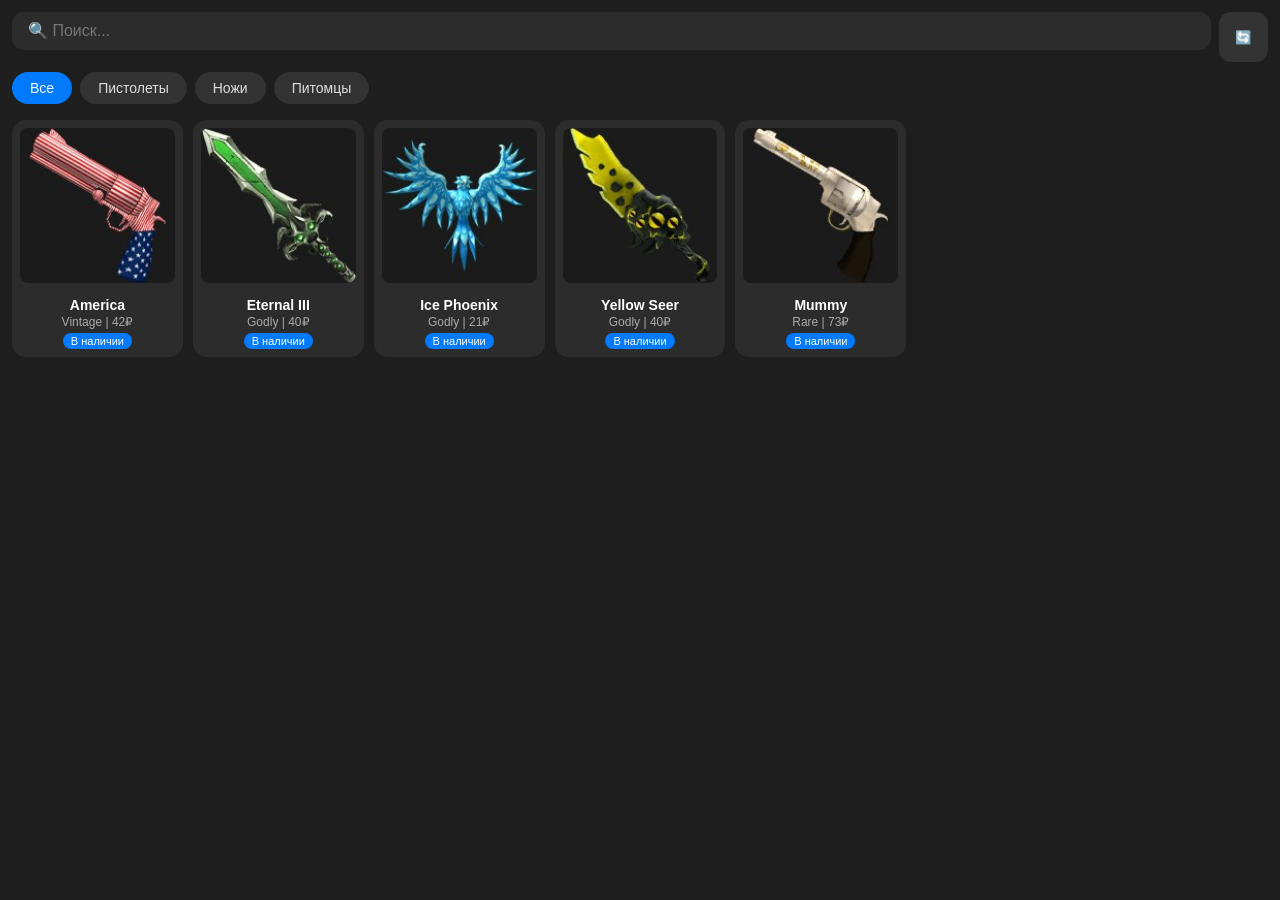
==== index.html @ 326889e5 "Update index.html" ====
<!DOCTYPE html>
<html lang="ru">
<head>
    <meta charset="UTF-8">
    <meta name="viewport" content="width=device-width, initial-scale=1.0, user-scalable=no">
    <title>MM2 Shop</title>
    <link rel="stylesheet" href="style.css">
</head>
<body>
    <div id="app">
        <div style="display: flex; gap: 8px; margin-bottom: 10px;">
            <input type="text" id="search" placeholder="🔍 Поиск..." autocomplete="off" style="flex:1;">
            <button id="refreshBtn" style="padding: 10px 16px; border-radius: 12px; border: none; background: #333; color: #fff; cursor:pointer;">🔄</button>
        </div>
        <div id="categories"></div>
        <div id="items"></div>
    </div>
    <script src="app.js"></script>
</body>
</html>
---- style.css ----
* { margin: 0; padding: 0; box-sizing: border-box; }
body {
    font-family: -apple-system, BlinkMacSystemFont, 'Segoe UI', Roboto, sans-serif;
    background: #1e1e1e;
    color: #fff;
    padding: 12px;
}
#search {
    width: 100%;
    padding: 10px 16px;
    border-radius: 12px;
    border: none;
    background: #2c2c2c;
    color: #fff;
    font-size: 16px;
    margin-bottom: 12px;
}
#categories {
    display: flex;
    gap: 8px;
    margin-bottom: 16px;
    flex-wrap: wrap;
}
.cat-btn {
    padding: 8px 18px;
    border-radius: 20px;
    background: #333;
    border: none;
    color: #ddd;
    font-size: 14px;
    cursor: pointer;
}
.cat-btn.active { background: #007aff; color: #fff; }
#items {
    display: grid;
    grid-template-columns: repeat(auto-fill, minmax(150px, 1fr));
    gap: 10px;
}
.item-card {
    background: #2c2c2c;
    border-radius: 14px;
    padding: 8px;
    text-align: center;
    cursor: pointer;
    transition: transform 0.1s ease, background 0.2s;
}
.item-card:active { transform: scale(0.97); background: #3a3a3a; }
.item-card img {
    width: 100%;
    aspect-ratio: 1 / 1;
    object-fit: cover;
    border-radius: 8px;
    margin-bottom: 6px;
}
.item-name { font-weight: 600; margin: 4px 0 2px; font-size: 14px; }
.item-details { font-size: 12px; color: #aaa; }
.item-status {
    font-size: 11px; margin-top: 4px; padding: 2px 8px;
    border-radius: 10px; background: #007aff; color: #fff; display: inline-block;
}
.item-status.out { background: #ff9500; }
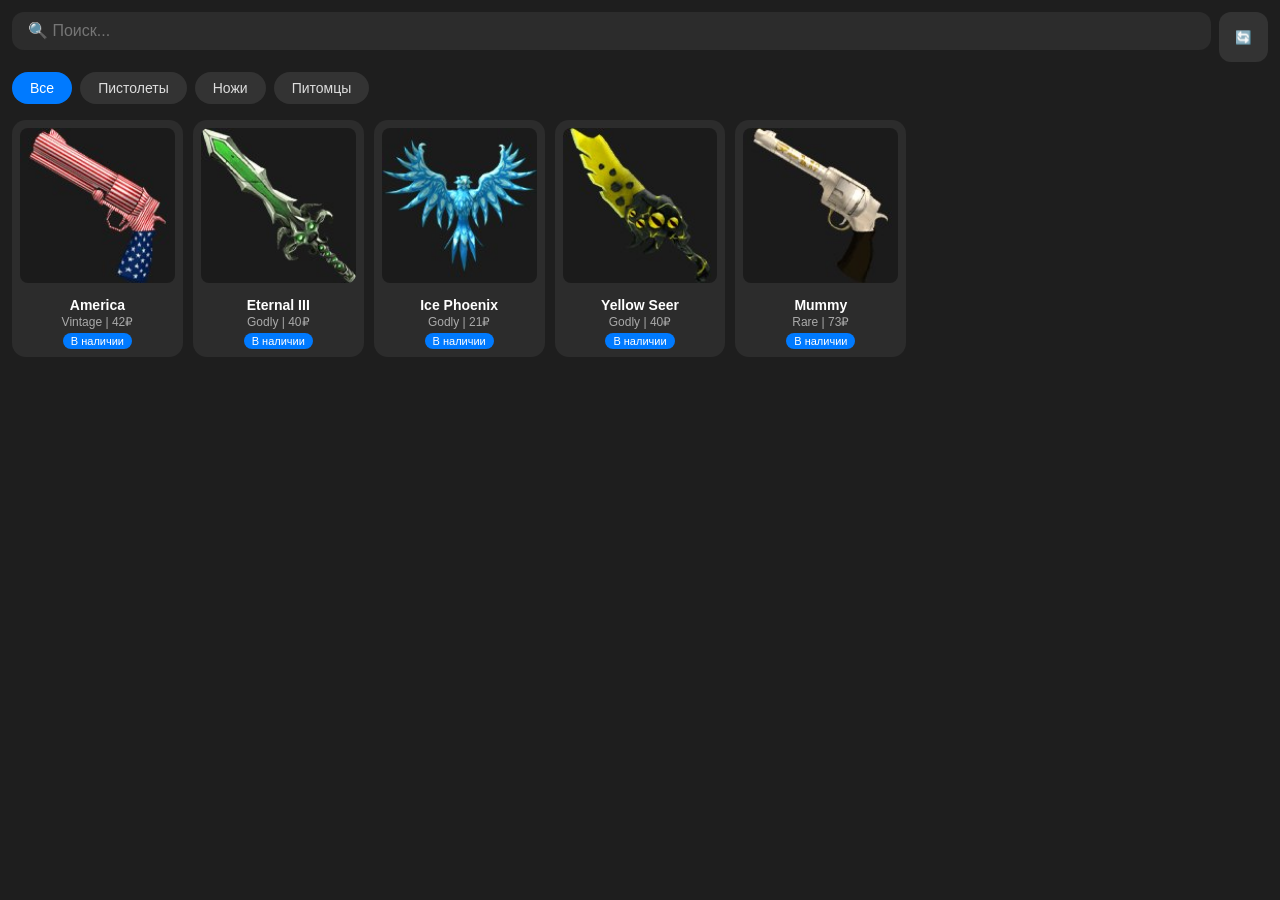
==== commit 8ce712a3: "Update index.html" ====
--- a/index.html
+++ b/index.html
@@ -12,6 +12,7 @@
             <input type="text" id="search" placeholder="🔍 Поиск..." autocomplete="off" style="flex:1;">
             <button id="refreshBtn" style="padding: 10px 16px; border-radius: 12px; border: none; background: #333; color: #fff; cursor:pointer;">🔄</button>
         </div>
+        <div id="update-time" style="text-align: center; font-size: 12px; color: #aaa; margin-bottom: 8px;"></div>
         <div id="categories"></div>
         <div id="items"></div>
     </div>
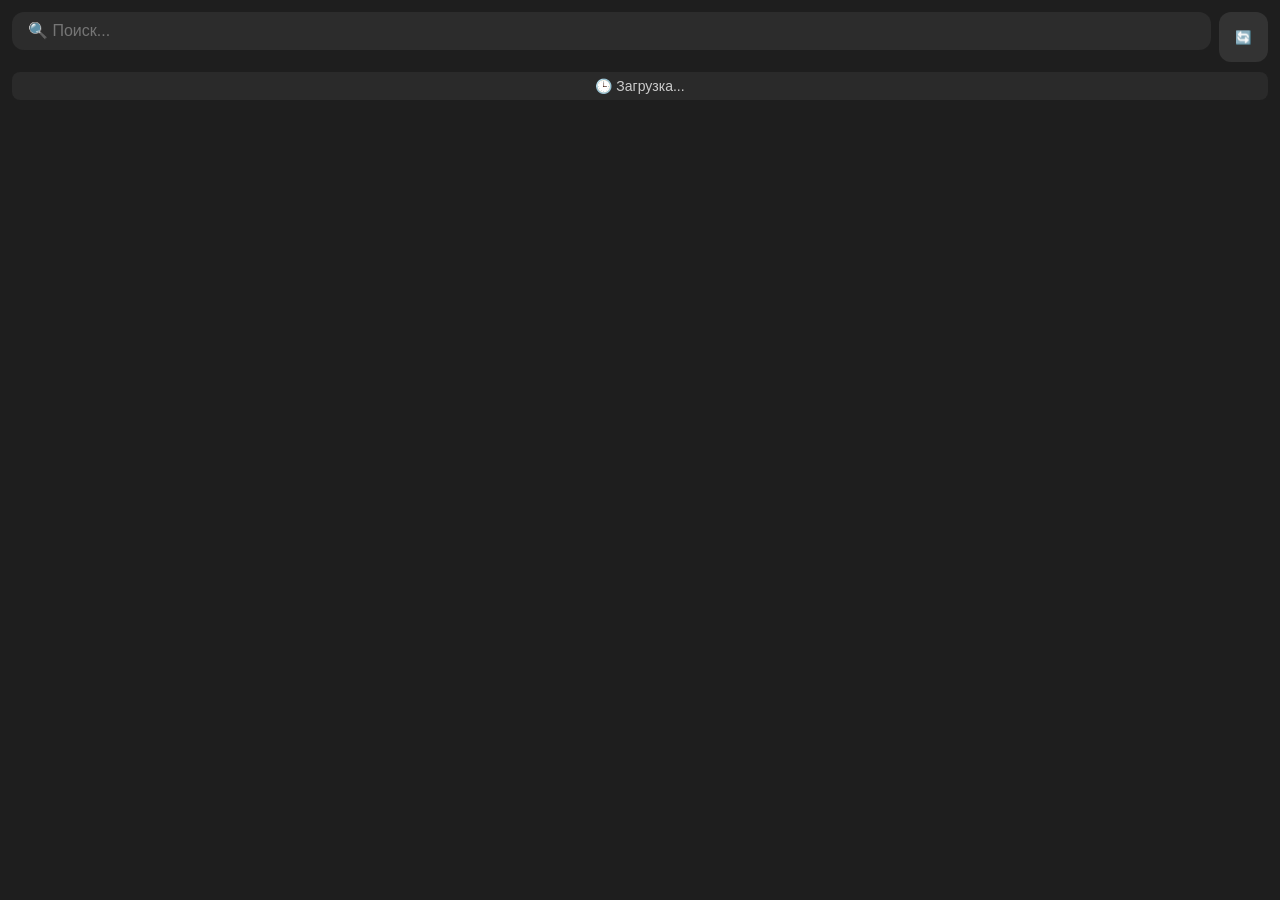
==== commit d29729b9: "Update index.html" ====
--- a/index.html
+++ b/index.html
@@ -12,7 +12,10 @@
             <input type="text" id="search" placeholder="🔍 Поиск..." autocomplete="off" style="flex:1;">
             <button id="refreshBtn" style="padding: 10px 16px; border-radius: 12px; border: none; background: #333; color: #fff; cursor:pointer;">🔄</button>
         </div>
-        <div id="update-time" style="text-align: center; font-size: 12px; color: #aaa; margin-bottom: 8px;"></div>
+        <!-- Блок времени с улучшенной видимостью -->
+        <div id="update-time" style="text-align: center; font-size: 14px; color: #ccc; background: #2a2a2a; border-radius: 8px; padding: 6px; margin-bottom: 10px;">
+            🕒 Загрузка...
+        </div>
         <div id="categories"></div>
         <div id="items"></div>
     </div>
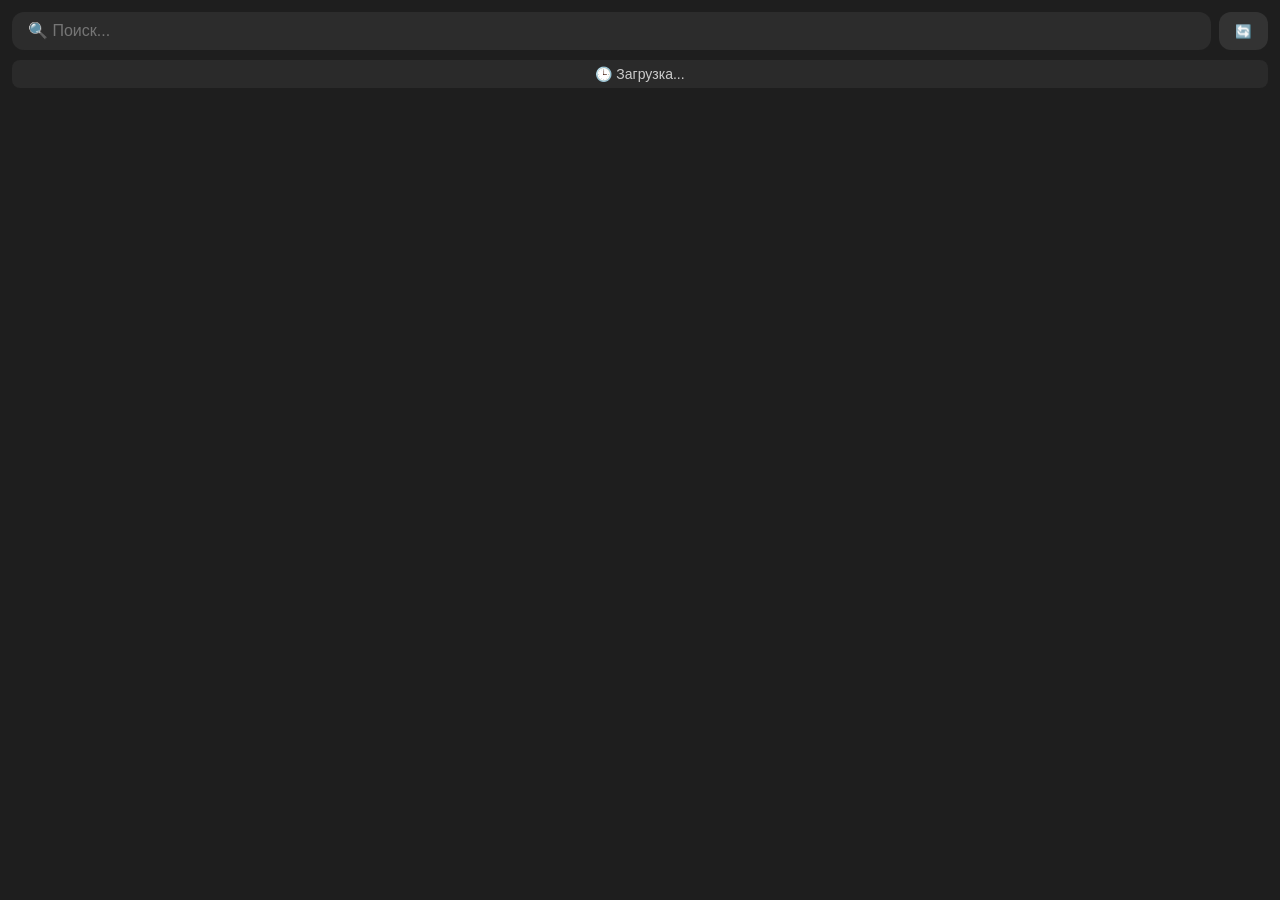
==== commit c89e49c0: "Update index.html" ====
--- a/index.html
+++ b/index.html
@@ -12,7 +12,6 @@
             <input type="text" id="search" placeholder="🔍 Поиск..." autocomplete="off" style="flex:1;">
             <button id="refreshBtn" style="padding: 10px 16px; border-radius: 12px; border: none; background: #333; color: #fff; cursor:pointer;">🔄</button>
         </div>
-        <!-- Блок времени с улучшенной видимостью -->
         <div id="update-time" style="text-align: center; font-size: 14px; color: #ccc; background: #2a2a2a; border-radius: 8px; padding: 6px; margin-bottom: 10px;">
             🕒 Загрузка...
         </div>
--- a/style.css
+++ b/style.css
@@ -13,7 +13,6 @@
     background: #2c2c2c;
     color: #fff;
     font-size: 16px;
-    margin-bottom: 12px;
 }
 #categories {
     display: flex;
@@ -52,8 +51,55 @@
     border-radius: 8px;
     margin-bottom: 6px;
 }
-.item-name { font-weight: 600; margin: 4px 0 2px; font-size: 14px; }
-.item-details { font-size: 12px; color: #aaa; }
+.item-name {
+    font-weight: 800;
+    margin: 4px 0 6px;
+    font-size: 14px;
+}
+.item-details {
+    font-size: 12px;
+    color: #aaa;
+    display: flex;
+    align-items: center;
+    justify-content: center;
+    gap: 6px;
+    flex-wrap: wrap;
+}
+/* Прямоугольная плашка редкости */
+.rarity-badge {
+    display: inline-block;
+    padding: 2px 8px;
+    border-radius: 6px;
+    font-size: 11px;
+    font-weight: 600;
+    color: #fff;
+    background: #aaa; /* fallback */
+    position: relative;
+    overflow: hidden;
+}
+/* Градиент для Godly-Chroma: половина розовая, половина радужная */
+.rarity-badge.chroma {
+    background: #ff69b4; /* левая половина – розовый */
+}
+.rarity-badge.chroma::after {
+    content: "";
+    position: absolute;
+    top: 0;
+    right: 0;
+    width: 50%;
+    height: 100%;
+    background: linear-gradient(
+        to right,
+        #ff69b4,    /* плавный переход от розового к красному */
+        #e74c3c 20%,
+        #f39c12 40%,
+        #f1c40f 60%,
+        #2ecc71 80%,
+        #3498db 100%
+    );
+    /* Для чёткой границы между половинами можно добавить резкий переход */
+    /* clip-path: inset(0 0 0 50%); — альтернативный вариант, если нужна жёсткая граница */
+}
 .item-status {
     font-size: 11px; margin-top: 4px; padding: 2px 8px;
     border-radius: 10px; background: #007aff; color: #fff; display: inline-block;
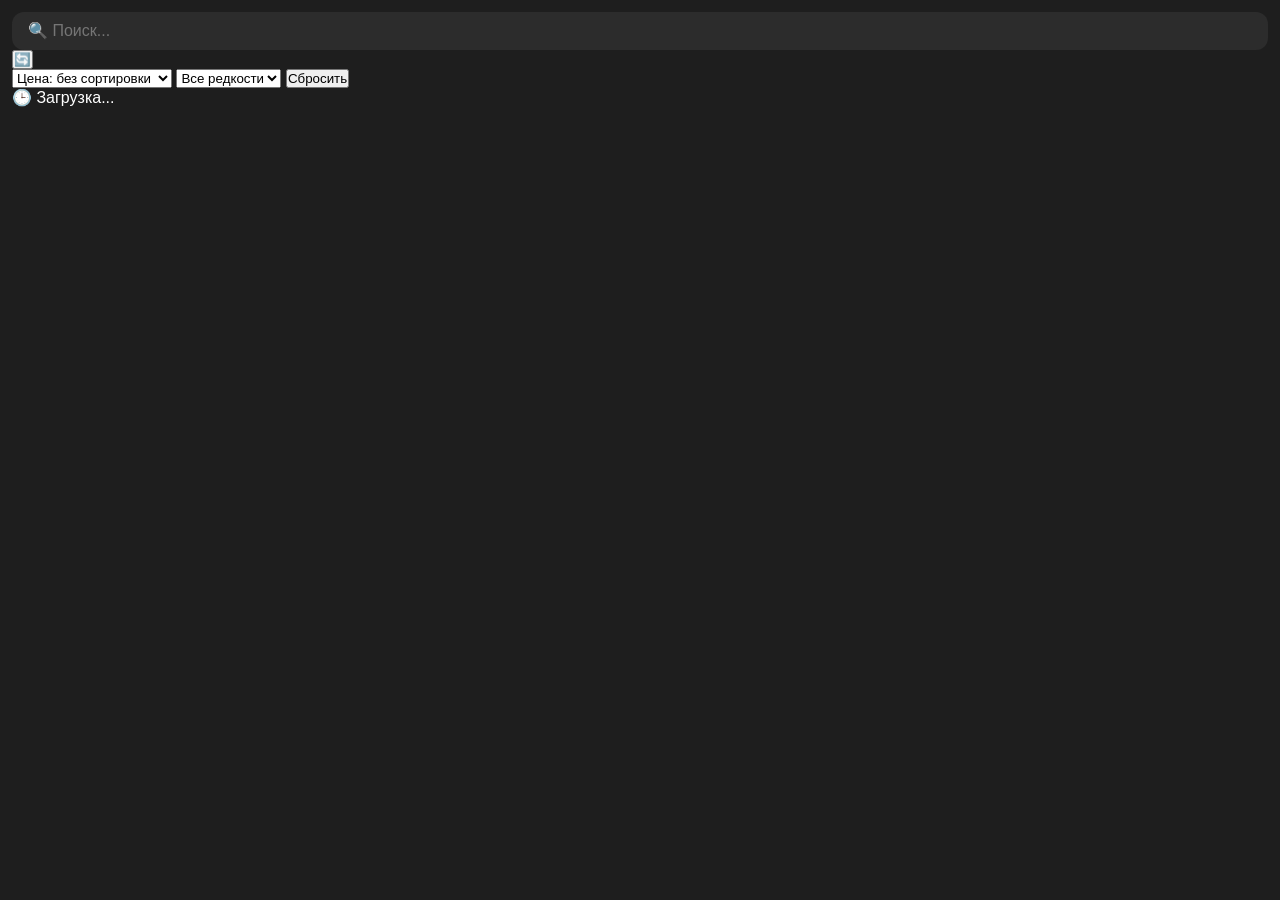
==== commit 6f0c12e6: "Update index.html" ====
--- a/index.html
+++ b/index.html
@@ -8,16 +8,36 @@
 </head>
 <body>
     <div id="app">
-        <div style="display: flex; gap: 8px; margin-bottom: 10px;">
-            <input type="text" id="search" placeholder="🔍 Поиск..." autocomplete="off" style="flex:1;">
-            <button id="refreshBtn" style="padding: 10px 16px; border-radius: 12px; border: none; background: #333; color: #fff; cursor:pointer;">🔄</button>
+        <!-- Верхняя панель: поиск + обновление -->
+        <div class="top-bar">
+            <input type="text" id="search" placeholder="🔍 Поиск..." autocomplete="off">
+            <button id="refreshBtn">🔄</button>
         </div>
-        <div id="update-time" style="text-align: center; font-size: 14px; color: #ccc; background: #2a2a2a; border-radius: 8px; padding: 6px; margin-bottom: 10px;">
-            🕒 Загрузка...
+
+        <!-- Панель фильтров -->
+        <div class="filter-bar">
+            <select id="sortPrice">
+                <option value="none">Цена: без сортировки</option>
+                <option value="asc">Цена: по возрастанию</option>
+                <option value="desc">Цена: по убыванию</option>
+            </select>
+            <select id="filterRarity">
+                <option value="all">Все редкости</option>
+                <!-- остальные заполнятся из данных -->
+            </select>
+            <button id="resetFiltersBtn">Сбросить</button>
         </div>
+
+        <!-- Время обновления -->
+        <div id="update-time">🕒 Загрузка...</div>
+
+        <!-- Категории -->
         <div id="categories"></div>
+
+        <!-- Список предметов -->
         <div id="items"></div>
     </div>
+
     <script src="app.js"></script>
 </body>
 </html>
--- a/style.css
+++ b/style.css
@@ -90,15 +90,14 @@
     height: 100%;
     background: linear-gradient(
         to right,
-        #ff69b4,    /* плавный переход от розового к красному */
+        #ff69b4,    /* плавный переход от розового */
         #e74c3c 20%,
         #f39c12 40%,
         #f1c40f 60%,
         #2ecc71 80%,
         #3498db 100%
     );
-    /* Для чёткой границы между половинами можно добавить резкий переход */
-    /* clip-path: inset(0 0 0 50%); — альтернативный вариант, если нужна жёсткая граница */
+    pointer-events: none; /* чтобы не мешал кликам */
 }
 .item-status {
     font-size: 11px; margin-top: 4px; padding: 2px 8px;
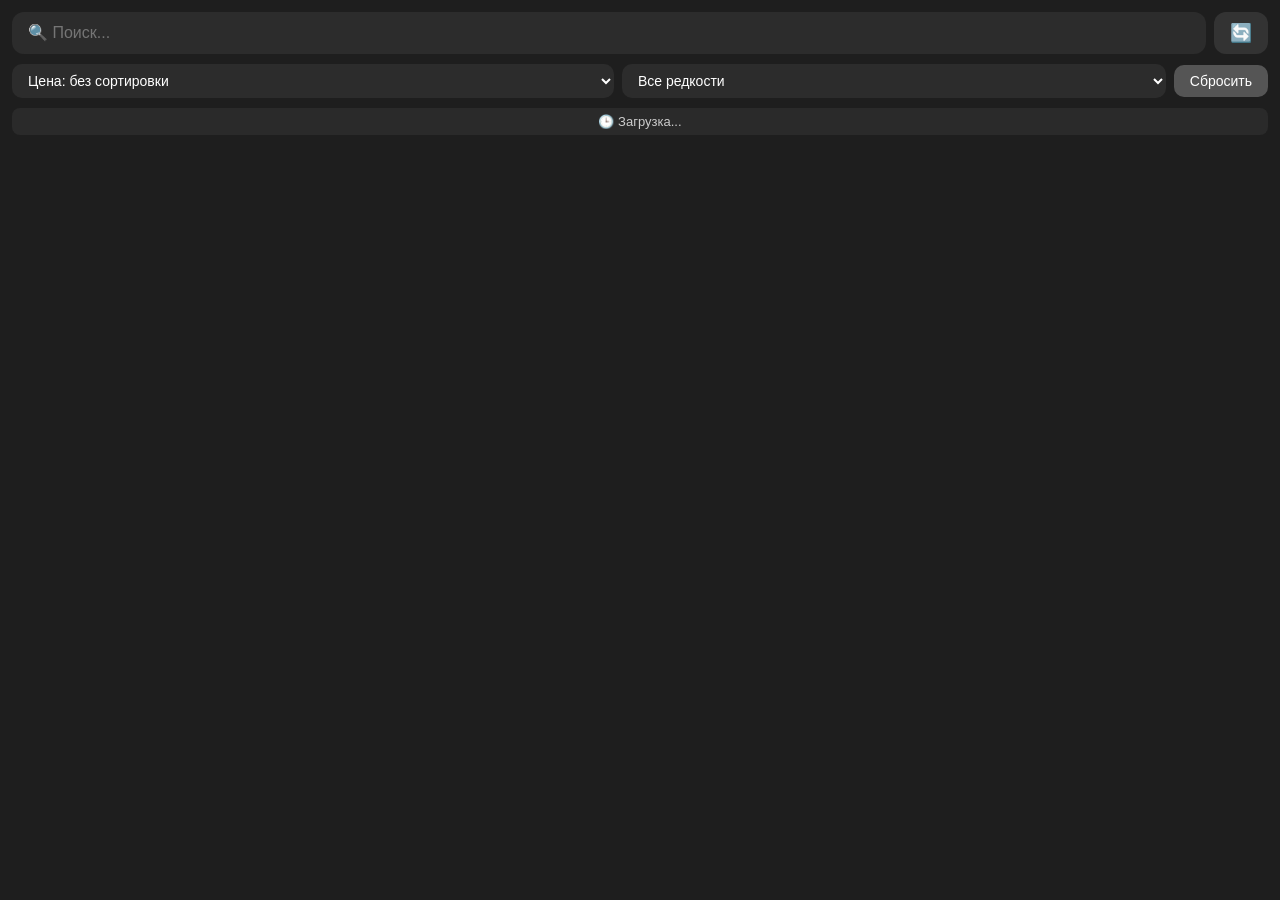
==== commit ff17646c: "Update index.html" ====
--- a/index.html
+++ b/index.html
@@ -8,13 +8,13 @@
 </head>
 <body>
     <div id="app">
-        <!-- Верхняя панель: поиск + обновление -->
+        <!-- Верхняя панель -->
         <div class="top-bar">
             <input type="text" id="search" placeholder="🔍 Поиск..." autocomplete="off">
             <button id="refreshBtn">🔄</button>
         </div>
 
-        <!-- Панель фильтров -->
+        <!-- Фильтры -->
         <div class="filter-bar">
             <select id="sortPrice">
                 <option value="none">Цена: без сортировки</option>
@@ -23,7 +23,6 @@
             </select>
             <select id="filterRarity">
                 <option value="all">Все редкости</option>
-                <!-- остальные заполнятся из данных -->
             </select>
             <button id="resetFiltersBtn">Сбросить</button>
         </div>
@@ -37,7 +36,6 @@
         <!-- Список предметов -->
         <div id="items"></div>
     </div>
-
     <script src="app.js"></script>
 </body>
 </html>
--- a/style.css
+++ b/style.css
@@ -5,8 +5,15 @@
     color: #fff;
     padding: 12px;
 }
+
+/* Верхняя панель */
+.top-bar {
+    display: flex;
+    gap: 8px;
+    margin-bottom: 10px;
+}
 #search {
-    width: 100%;
+    flex: 1;
     padding: 10px 16px;
     border-radius: 12px;
     border: none;
@@ -14,6 +21,63 @@
     color: #fff;
     font-size: 16px;
 }
+#refreshBtn {
+    padding: 10px 16px;
+    border-radius: 12px;
+    border: none;
+    background: #333;
+    color: #fff;
+    cursor: pointer;
+    font-size: 18px;
+}
+
+/* Панель фильтров */
+.filter-bar {
+    display: flex;
+    gap: 8px;
+    flex-wrap: wrap;
+    margin-bottom: 10px;
+    align-items: center;
+}
+.filter-bar select {
+    padding: 8px 12px;
+    border-radius: 10px;
+    border: none;
+    background: #2c2c2c;
+    color: #fff;
+    font-size: 14px;
+    flex: 1 1 auto;
+    min-width: 120px;
+    appearance: auto;
+}
+.filter-bar select option {
+    background: #1e1e1e;
+    color: #fff;
+}
+#resetFiltersBtn {
+    padding: 8px 16px;
+    border-radius: 10px;
+    border: none;
+    background: #555;
+    color: #fff;
+    cursor: pointer;
+    font-size: 14px;
+    flex-shrink: 0;
+}
+#resetFiltersBtn:active {
+    background: #777;
+}
+
+#update-time {
+    text-align: center;
+    font-size: 13px;
+    color: #ccc;
+    background: #2a2a2a;
+    border-radius: 8px;
+    padding: 6px;
+    margin-bottom: 10px;
+}
+
 #categories {
     display: flex;
     gap: 8px;
@@ -30,6 +94,7 @@
     cursor: pointer;
 }
 .cat-btn.active { background: #007aff; color: #fff; }
+
 #items {
     display: grid;
     grid-template-columns: repeat(auto-fill, minmax(150px, 1fr));
@@ -65,7 +130,6 @@
     gap: 6px;
     flex-wrap: wrap;
 }
-/* Прямоугольная плашка редкости */
 .rarity-badge {
     display: inline-block;
     padding: 2px 8px;
@@ -73,34 +137,27 @@
     font-size: 11px;
     font-weight: 600;
     color: #fff;
-    background: #aaa; /* fallback */
-    position: relative;
-    overflow: hidden;
+    background: #aaa;
+    line-height: 1.2;
 }
-/* Градиент для Godly-Chroma: половина розовая, половина радужная */
 .rarity-badge.chroma {
-    background: #ff69b4; /* левая половина – розовый */
-}
-.rarity-badge.chroma::after {
-    content: "";
-    position: absolute;
-    top: 0;
-    right: 0;
-    width: 50%;
-    height: 100%;
     background: linear-gradient(
         to right,
-        #ff69b4,    /* плавный переход от розового */
-        #e74c3c 20%,
-        #f39c12 40%,
-        #f1c40f 60%,
-        #2ecc71 80%,
+        #ff69b4 50%,
+        #e74c3c 60%,
+        #f39c12 70%,
+        #f1c40f 80%,
+        #2ecc71 90%,
         #3498db 100%
     );
-    pointer-events: none; /* чтобы не мешал кликам */
 }
 .item-status {
-    font-size: 11px; margin-top: 4px; padding: 2px 8px;
-    border-radius: 10px; background: #007aff; color: #fff; display: inline-block;
+    font-size: 11px;
+    margin-top: 4px;
+    padding: 2px 8px;
+    border-radius: 10px;
+    background: #007aff;
+    color: #fff;
+    display: inline-block;
 }
 .item-status.out { background: #ff9500; }
